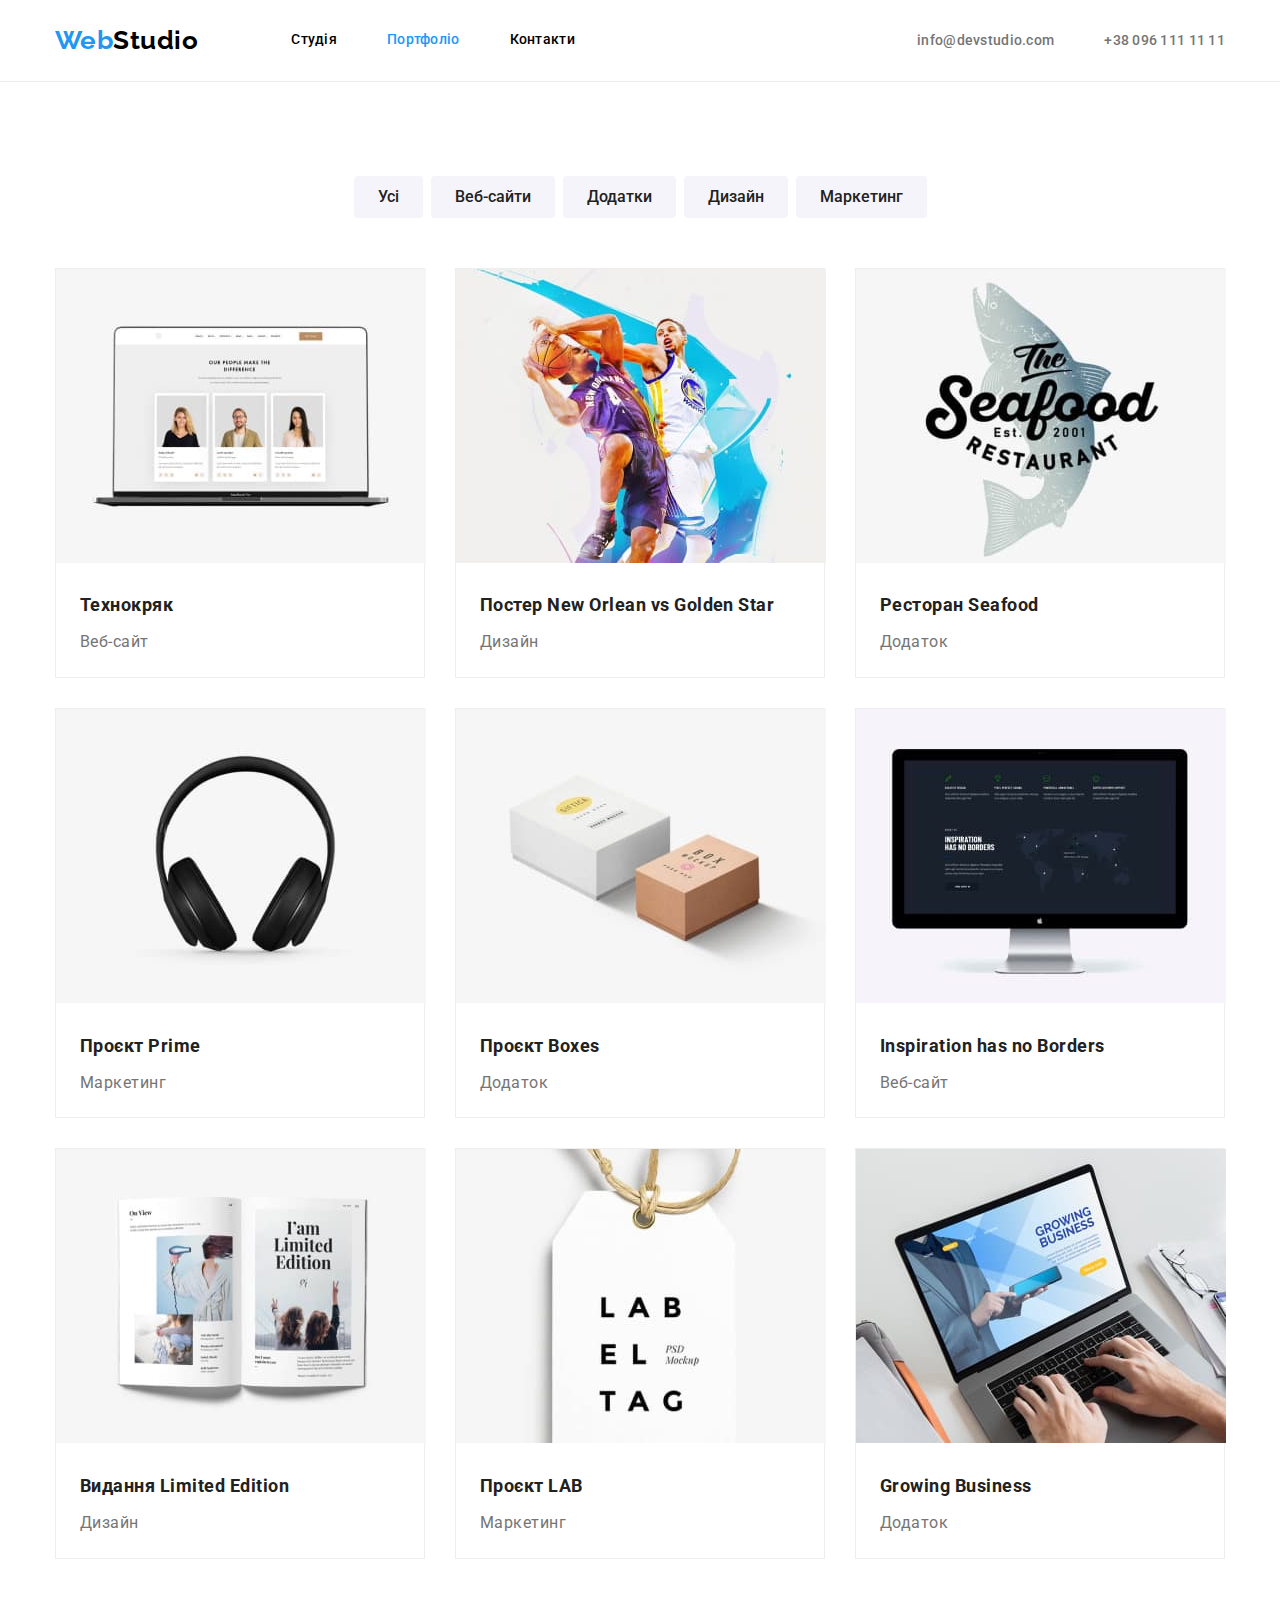
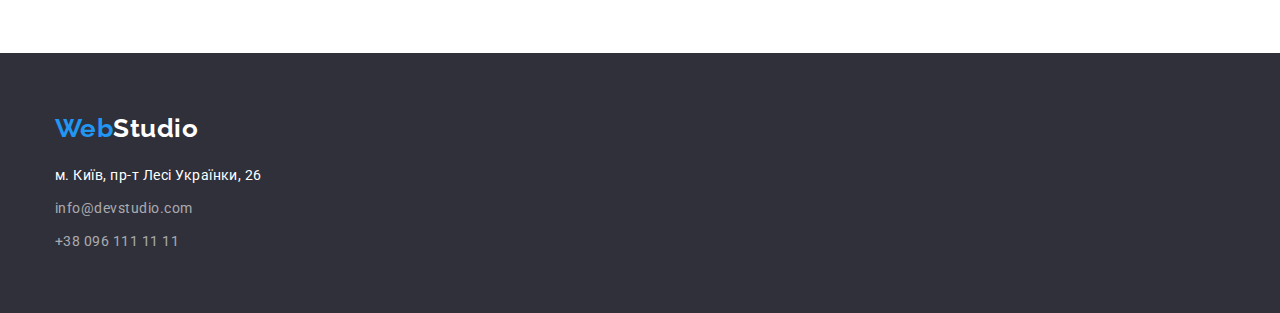
==== portfolio.html @ ede7573f "hw3" ====
<!DOCTYPE html>
<html lang="uk">
  <head>
    <meta charset="UTF-8" />
    <meta http-equiv="X-UA-Compatible" content="IE=edge" />
    <meta name="viewport" content="width=device-width, initial-scale=1.0" />
    <title>Портфоліо</title>
    <link rel="preconnect" href="https://fonts.googleapis.com" />
    <link rel="preconnect" href="https://fonts.gstatic.com" crossorigin />
    <link
      href="https://fonts.googleapis.com/css2?family=Oleo+Script&family=Raleway:wght@700&family=Roboto:wght@400;500;700;900&display=swap"
      rel="stylesheet"
    />
    <link
      rel="stylesheet"
      href="https://cdnjs.cloudflare.com/ajax/libs/modern-normalize/1.0.0/modern-normalize.min.css"
    />
    <link rel="stylesheet" href="./css/style.css" />
  </head>
  <body>
    <header class="page-header">
      <div class="container">
        <nav class="main-nav">
          <a lang="en" href="./index.html" class="logo link"
            >Web<span class="logo-black">Studio</span></a
          >
          <ul class="site-nav">
            <li class="list item"><a href="./index.html" class="link">Студія</a></li>
            <li class="list item">
              <a href="./portfolio.html" class="link current-page">Портфоліо</a>
            </li>
            <li class="list item"><a href="#" class="link">Контакти</a></li>
          </ul>

          <ul class="contacts">
            <li class="list item">
              <a href="mailto:info@devstudio.com" class="link text">info@devstudio.com</a>
            </li>
            <li class="list item">
              <a href="tel:+380961111111" class="link text">+38 096 111 11 11</a>
            </li>
          </ul>
        </nav>
      </div>
    </header>
    <main class="main">
      <section class="section-portfolio portfolio-all">
        <div class="container">
          <!-- <h1></h1> -->
          <ul class="filter-list">
            <li class="list"><button type="button" class="button-filter">Усі</button></li>
            <li class="list"><button type="button" class="button-filter">Веб-сайти</button></li>
            <li class="list"><button type="button" class="button-filter">Додатки</button></li>
            <li class="list"><button type="button" class="button-filter">Дизайн</button></li>
            <li class="list"><button type="button" class="button-filter">Маркетинг</button></li>
          </ul>
        </div>
        <div class="container">
          <ul class="portfolio-item">
            <li class="list">
              <a href="#" class="link">
                <img
                  src="./images/portfolio/technokryak.jpg"
                  alt="Ноутбук з відкритим сайтом"
                  width="370"
                />
                <div class="item-text">
                  <h2>Технокряк</h2>
                  <p>Веб-сайт</p>
                </div>
              </a>
            </li>
            <li class="list">
              <a href="#" class="link">
                <img
                  src="./images/portfolio/poster neworlean.jpg"
                  alt="Баскетболісти стрибають"
                  width="370"
                />
                <div class="item-text">
                  <h2>Постер New Orlean vs Golden Star</h2>
                  <p>Дизайн</p>
                </div>
              </a>
            </li>
            <li class="list">
              <a href="#" class="link">
                <img src="./images/portfolio/seafood.jpg" alt="Логотип ресторану" width="370" />
                <div class="item-text">
                  <h2>Ресторан Seafood</h2>
                  <p>Додаток</p>
                </div>
              </a>
            </li>
            <li class="list">
              <a href="#" class="link">
                <img src="./images/portfolio/projectprime.jpg" alt="Чорні навушники" width="370" />
                <div class="item-text">
                  <h2>Проєкт Prime</h2>
                  <p>Маркетинг</p>
                </div>
              </a>
            </li>
            <li class="list">
              <a href="#" class="link">
                <img
                  src="./images/portfolio/projectboxes.jpg"
                  alt="Дві картонні коробки"
                  width="370"
                />
                <div class="item-text">
                  <h2>Проєкт Boxes</h2>
                  <p>Додаток</p>
                </div>
              </a>
            </li>
            <li class="list">
              <a href="#" class="link">
                <img
                  src="./images/portfolio/inspiration.jpg"
                  alt="Монітор з відкритим сайтом"
                  width="370"
                />
                <div class="item-text">
                  <h2>Inspiration has no Borders</h2>
                  <p>Веб-сайт</p>
                </div>
              </a>
            </li>
            <li class="list">
              <a href="#" class="link">
                <img src="./images/portfolio/limitededition.jpg" alt="Відкрита книга" width="370" />
                <div class="item-text">
                  <h2>Видання Limited Edition</h2>
                  <p>Дизайн</p>
                </div>
              </a>
            </li>
            <li class="list">
              <a href="#" class="link">
                <img src="./images/portfolio/projectlab.jpg" alt="Бірка з логотипом" width="370" />
                <div class="item-text">
                  <h2>Проєкт LAB</h2>
                  <p>Маркетинг</p>
                </div>
              </a>
            </li>
            <li class="list">
              <a href="#" class="link">
                <img
                  src="./images/portfolio/growingbusiness.jpg"
                  alt="Друк на ноутбуці"
                  width="370"
                />
                <div class="item-text">
                  <h2>Growing Business</h2>
                  <p>Додаток</p>
                </div>
              </a>
            </li>
          </ul>
        </div>
      </section>
    </main>
    <footer class="page-footer">
      <div class="container">
        <a lang="en" href="./index.html" class="logo link marginlogo"
          >Web<span class="logo-white">Studio</span></a
        >
        <address>
          <ul class="contacts-footer">
            <li class="list">
              <a href="https://goo.gl/maps/vKTNqKKZV2c1ERoq9" class="link whitetext"
                >м. Київ, пр-т Лесі Українки, 26</a
              >
            </li>
            <li class="list">
              <a href="mailto:info@devstudio.com" class="link text">info@devstudio.com</a>
            </li>
            <li class="list">
              <a href="tel:+380961111111" class="link text last">+38 096 111 11 11</a>
            </li>
          </ul>
        </address>
      </div>
    </footer>
  </body>
</html>
---- css/style.css ----
body {
  background-color: var(--Primary-color-background);
  color: var(--Primary-text-color);
  font-family: Roboto, sans-serif;
  letter-spacing: 0.03em;
}
.link {
  text-decoration: none;
}
.list {
  list-style: none;
}
.container {
  margin-left: auto;
  margin-right: auto;
  padding: 0px 15px;
  width: 1200px;
  /* outline: 2px solid tomato; */
}
h1,
h2,
h3,
ul,
p {
  margin: 0;
  padding: 0;
}
/* Основний колір тексту (заголовки, посилання меню) #212121 */
/* Вторинний колір текту (параграфи, контакти) #757575 */
/* Акцент       #2196F3 */
/* Акцент ховер #188CE8 */
/* Білий текст #FFFFFF */
/* Колір логотиу чорний #000000 */
/* Основний колір фону #F5F5F5 */
/* Вторинний колір фону  #F5F4FA */
/* Фон Hero #2F303A */
/* Колір номеру телефону і мейл внизу  rgba(255, 255, 255, 0.6) */
:root {
  --primary-text-color: #212121;
  --paragraph-text-color: #757575;
  --accent-color: #2196f3;
  --white-text-color: #ffffff;
  --black-color-logo: #000000;
  --primary-color-background: #f5f5f5;
  --secondary-color-background: #f5f4fa;
  --hero-footer-color-background: #2f303a;
  --mail-footer-color: rgba(255, 255, 255, 0.6);
  --accent-hover-color: #188ce8;
}

/* ЛОГО */
.logo {
  color: var(--accent-color);
  font-family: Raleway, sans-serif;
  font-weight: 700;
  font-size: 26px;
  line-height: 1.19;
}

.logo-black {
  color: var(--black-color-logo);
}
/* МЕНЮ */
.main-nav {
  display: flex;
  align-items: center;
}
.page-header {
  border-bottom: 1px solid #ececec;
  padding-top: 25px;
  padding-bottom: 25px;
}
.site-nav .link {
  color: var(--Primary-text-color);
  font-weight: 500;
  font-size: 14px;
  line-height: 1.14;
  letter-spacing: 0.02em;
  display: block;
}
.site-nav {
  display: flex;
  margin-left: 93px;
}
.site-nav .item {
  margin-right: 50px;
}
.site-nav .item:last-child {
  margin-right: 0px;
}
.site-nav .link:hover,
.site-nav .link:focus {
  color: var(--accent-color);
}
/* КОНТАКТИ НАВІГАЦІЯ */

.contacts .text {
  color: var(--paragraph-text-color);

  font-weight: 500;
  font-size: 14px;
  line-height: 1.14;
  letter-spacing: 0.02em;
}

.contacts .link:hover,
.contacts .link:focus {
  color: var(--accent-color);
}

.contacts {
  display: flex;
  margin-left: auto;
}

.contacts .item + .item {
  margin-left: 50px;
}
.link.current-page {
  color: var(--accent-color);
}

/* СЕКЦІЯ ХІРО */
.hero {
  background-color: var(--hero-footer-color-background);
  text-align: center;
  padding-top: 200px;
  padding-bottom: 200px;
}
.hero-title {
  color: var(--white-text-color);
  font-weight: 900;
  font-size: 44px;
  line-height: 1.36;
  letter-spacing: 0.06em;
  text-transform: uppercase;

  margin-bottom: 30px;
}

.button-hero {
  display: inline-block;
  color: var(--white-text-color);
  background-color: var(--accent-color);
  font-weight: 700;
  font-size: 16px;
  line-height: 1.88;
  letter-spacing: 0.06em;
  cursor: pointer;
  font-family: inherit;

  border-radius: 4px;
  border: 1px solid transparent;
  box-shadow: 0px 4px 4px rgba(0, 0, 0, 0.15);
  padding: 10px 32px;
  min-width: 216px;
  height: 50px;
}
.button-hero:hover,
.button-hero:focus {
  background-color: var(--accent-hover-color);
}
.hero-title-button {
  margin-bottom: 200px;
}
/* ПЕРЕВАГИ */
.title-benefits {
  font-weight: 700;
  font-size: 14px;
  line-height: 1.14;
  text-transform: uppercase;

  margin-bottom: 10px;
}
.section-benefits p {
  font-size: 14px;
  line-height: 1.71;
  min-width: 270px;
  min-height: 48px;
}
.section-benefits {
  padding-top: 94px;
  padding-bottom: 94px;
}
/* .section-benefits .list {
  text-align: ; */

.benefits-list {
  display: flex;
  gap: 30px;
}
/* НАПРЯМКИ ДІЯЛЬНОСТІ*/
.section-title {
  font-weight: 700;
  font-size: 36px;
  line-height: 1.17;
  margin-bottom: 50px;
  text-align: center;
}
.directions-list {
  display: flex;
  gap: 30px;
}
.section {
  padding-bottom: 94px;
}
.section img {
  display: block;
}
/* ФОН КОМАНДА */

.section-team .list {
  background-color: var(--secondary-color-background);
  box-shadow: 0px 1px 3px rgba(0, 0, 0, 0.12), 0px 1px 1px rgba(0, 0, 0, 0.14),
    0px 2px 1px rgba(0, 0, 0, 0.2);
  border-radius: 0px 0px 4px 4px;
  text-align: center;
}

.teamtext {
  padding: 30px 50px 30px 50px;
}
.title-name {
  font-weight: 500;
  font-size: 16px;
  line-height: 1.19;
  margin-bottom: 10px;
}
.section-team p {
  font-size: 16px;
  line-height: 1.19;
}
.section-team {
  padding-top: 94px;
  padding-bottom: 94px;
}
.team-list {
  display: flex;
  gap: 30px;
}
.image-team {
  display: block;
}
/* ПАРАГРАФИ */

.main p {
  color: var(--paragraph-text-color);
}

/* КОНТАКТИ ФУТЕР */
.page-footer {
  background-color: var(--hero-footer-color-background);
}
.marginlogo {
  margin-bottom: 20px;
  display: inline-block;
}
.logo-white {
  color: var(--white-text-color);
}
.whitetext {
  color: var(--white-text-color);

  font-size: 14px;
  line-height: 1.71;
  font-style: normal;
  display: inline-block;
  margin-bottom: 9px;
}

.whitetext:hover,
.whitetext:focus {
  color: var(--accent-color);
}
.contacts-footer .text {
  color: rgba(255, 255, 255, 0.6);

  font-size: 14px;
  line-height: 1.71;
  font-style: normal;
  display: inline-block;
  margin-bottom: 9px;
}
.contacts-footer .last {
  margin-bottom: 0px;
}
.contacts-footer .text:hover,
.contacts-footer .text:focus {
  color: var(--accent-color);
}
.page-footer {
  padding-top: 60px;
  padding-bottom: 60px;
}
/* ПОРТФОЛІО СТОРІНКА */
/* КНОПКИ */
.button-filter {
  color: var(--primary-text-color);
  background-color: var(--secondary-color-background);
  cursor: pointer;
  font-weight: 500;
  font-size: 16px;
  line-height: 1.62;
  font-family: inherit;
  padding: 6px 22px;
  border: 2px solid transparent;
  border-radius: 4px;
}
.button-filter:hover,
.button-filter:focus {
  color: var(--primary-text-color);
  border: 2px solid var(--accent-color);
}

.button-filter:active {
  background-color: var(--accent-color);
  color: var(--white-text-color);
}
/* Портфоліо  */

.section-portfolio h2 {
  font-weight: 700;
  font-size: 18px;
  line-height: 2;
  color: var(--primary-text-color);
  margin-bottom: 4px;
}
.section-portfolio p {
  font-size: 16px;
  line-height: 1.87;
}

.filter-list {
  display: flex;
  justify-content: center;
  margin-bottom: 50px;
}

.filter-list .list {
  margin-right: 8px;
}
.filter-list .list:last-child {
  margin-right: 0px;
}
.portfolio-all {
  padding-top: 94px;
  padding-bottom: 94px;
}
.portfolio-item {
  display: flex;
  flex-wrap: wrap;
  gap: 30px;
}

.portfolio-item .list {
  background: #ffffff;
  border: 1px solid #eeeeee;
  width: 370px;
}

.item-text {
  padding-left: 24px;
  padding-top: 20px;
  padding-bottom: 20px;
  padding-right: 24px;
}
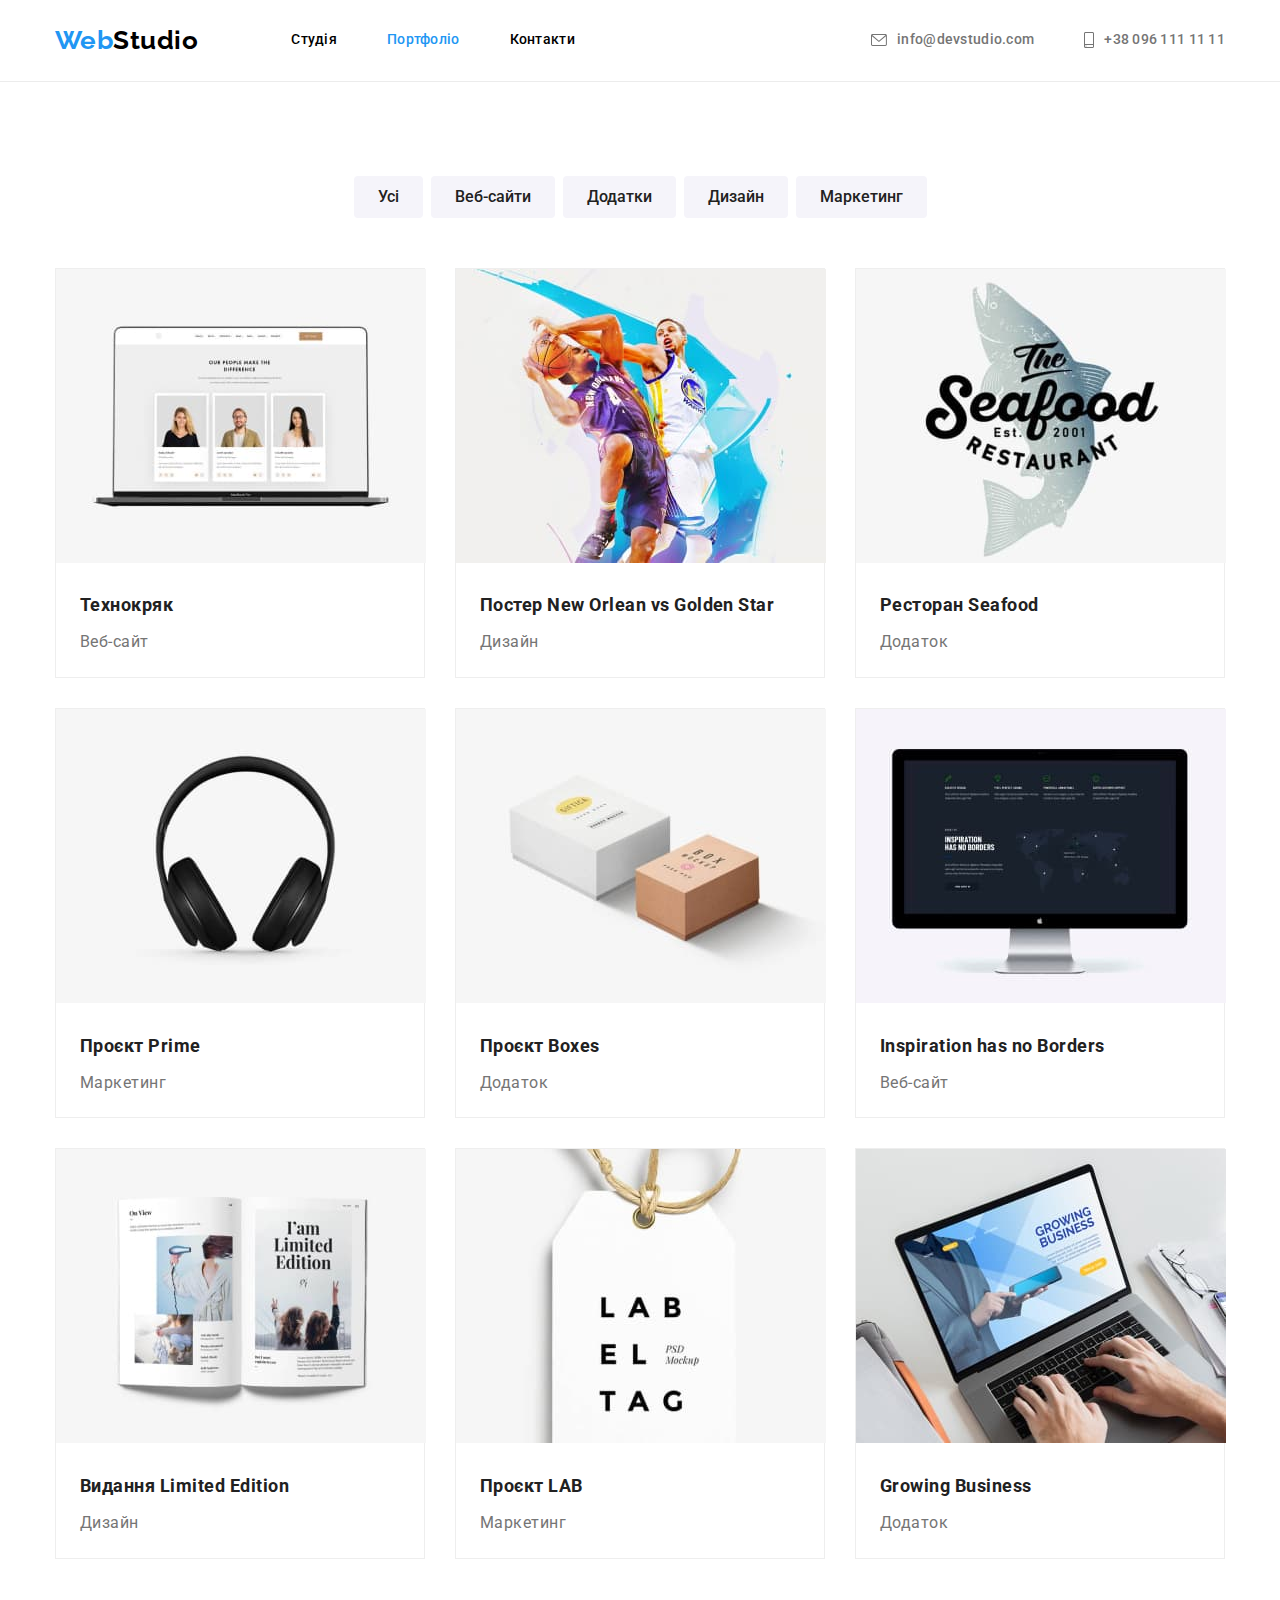
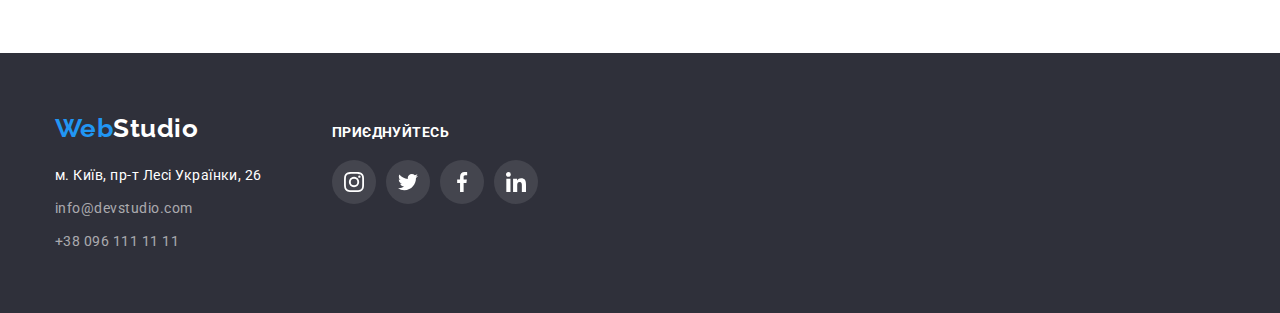
==== commit 3aa36d8b: "final" ====
--- a/portfolio.html
+++ b/portfolio.html
@@ -34,10 +34,19 @@
 
           <ul class="contacts">
             <li class="list item">
-              <a href="mailto:info@devstudio.com" class="link text">info@devstudio.com</a>
+              <a href="mailto:info@devstudio.com" class="link text">
+                <svg class="icon-envelope" width="16" height="12">
+                  <use href="./images/icons-background/icons.svg#icon-envelope"></use>
+                </svg>
+                info@devstudio.com</a
+              >
             </li>
             <li class="list item">
-              <a href="tel:+380961111111" class="link text">+38 096 111 11 11</a>
+              <a href="tel:+380961111111" class="link text">
+                <svg class="icon-smartphone" width="10" height="16">
+                  <use href="./images/icons-background/icons.svg#icon-smartphone"></use></svg
+                >+38 096 111 11 11</a
+              >
             </li>
           </ul>
         </nav>
@@ -164,24 +173,78 @@
     </main>
     <footer class="page-footer">
       <div class="container">
-        <a lang="en" href="./index.html" class="logo link marginlogo"
-          >Web<span class="logo-white">Studio</span></a
-        >
-        <address>
-          <ul class="contacts-footer">
-            <li class="list">
-              <a href="https://goo.gl/maps/vKTNqKKZV2c1ERoq9" class="link whitetext"
-                >м. Київ, пр-т Лесі Українки, 26</a
-              >
-            </li>
-            <li class="list">
-              <a href="mailto:info@devstudio.com" class="link text">info@devstudio.com</a>
-            </li>
-            <li class="list">
-              <a href="tel:+380961111111" class="link text last">+38 096 111 11 11</a>
-            </li>
-          </ul>
-        </address>
+        <div class="parrent-address">
+          <div class="content-address">
+            <a lang="en" href="./index.html" class="logo link marginlogo"
+              >Web<span class="logo-white">Studio</span></a
+            >
+            <address>
+              <ul class="contacts-footer">
+                <li class="list">
+                  <a href="https://goo.gl/maps/vKTNqKKZV2c1ERoq9" class="link whitetext"
+                    >м. Київ, пр-т Лесі Українки, 26</a
+                  >
+                </li>
+                <li class="list">
+                  <a href="mailto:info@devstudio.com" class="link text">info@devstudio.com</a>
+                </li>
+                <li class="list">
+                  <a href="tel:+380961111111" class="link text last">+38 096 111 11 11</a>
+                </li>
+              </ul>
+            </address>
+          </div>
+
+          <div class="social-links-footer">
+            <p>Приєднуйтесь</p>
+            <ul class="network-list-footer">
+              <li class="network-links-footer">
+                <a
+                  href="https:\\www.instagram.com"
+                  target="_blank"
+                  rel="noopener noreferrer nofollow"
+                  class="network-link-footer"
+                >
+                  <svg class="network-item-footer" width="20" height="20">
+                    <use href="./images/icons-background/icons.svg#icon-instagram"></use></svg
+                ></a>
+              </li>
+              <li class="network-links-footer">
+                <a
+                  href="https:\\www.twitter.com"
+                  target="_blank"
+                  rel="noopener noreferrer nofollow"
+                  class="network-link-footer"
+                >
+                  <svg class="network-item-footer" width="20" height="20">
+                    <use href="./images/icons-background/icons.svg#icon-twitter"></use></svg
+                ></a>
+              </li>
+              <li class="network-links-footer">
+                <a
+                  href="https:\\www.facebook.com"
+                  target="_blank"
+                  rel="noopener noreferrer nofollow"
+                  class="network-link-footer"
+                >
+                  <svg class="network-item-footer" width="20" height="20">
+                    <use href="./images/icons-background/icons.svg#icon-facebook"></use></svg
+                ></a>
+              </li>
+              <li class="network-links-footer">
+                <a
+                  href="https:\\www.linkedin.com"
+                  target="_blank"
+                  rel="noopener noreferrer nofollow"
+                  class="network-link-footer"
+                >
+                  <svg class="network-item-footer" width="20" height="20">
+                    <use href="./images/icons-background/icons.svg#icon-linkedin"></use></svg
+                ></a>
+              </li>
+            </ul>
+          </div>
+        </div>
       </div>
     </footer>
   </body>
--- a/css/style.css
+++ b/css/style.css
@@ -46,6 +46,7 @@
   --hero-footer-color-background: #2f303a;
   --mail-footer-color: rgba(255, 255, 255, 0.6);
   --accent-hover-color: #188ce8;
+  --color-icon: #afb1b8;
 }
 
 /* ЛОГО */
@@ -101,18 +102,30 @@
   font-size: 14px;
   line-height: 1.14;
   letter-spacing: 0.02em;
+  fill: var(--paragraph-text-color);
 }
 
 .contacts .link:hover,
 .contacts .link:focus {
   color: var(--accent-color);
+  fill: var(--accent-color);
 }
 
 .contacts {
   display: flex;
   margin-left: auto;
 }
-
+.contacts a {
+  display: flex;
+  align-items: center;
+}
+.icon-envelope {
+  margin-right: 10px;
+}
+
+.icon-smartphone {
+  margin-right: 10px;
+}
 .contacts .item + .item {
   margin-left: 50px;
 }
@@ -126,6 +139,18 @@
   text-align: center;
   padding-top: 200px;
   padding-bottom: 200px;
+
+  max-width: 1600px;
+  height: 600px;
+  margin-left: auto;
+  margin-right: auto;
+
+  background-image: linear-gradient(to right, rgba(47, 48, 58, 0.4), rgba(47, 48, 58, 0.4)),
+    url(../images/icons-background/hero-background.jpg);
+  background-repeat: no-repeat;
+  background-position: center;
+  background-size: cover;
+  background-color: #c4c4c4;
 }
 .hero-title {
   color: var(--white-text-color);
@@ -182,13 +207,22 @@
   padding-top: 94px;
   padding-bottom: 94px;
 }
-/* .section-benefits .list {
-  text-align: ; */
 
 .benefits-list {
   display: flex;
   gap: 30px;
 }
+.icon-item {
+  display: flex;
+  height: 120px;
+  width: 270px;
+  background-color: var(--secondary-color-background);
+  border-radius: 4px;
+  margin-bottom: 30px;
+  align-items: center;
+  justify-content: center;
+}
+
 /* НАПРЯМКИ ДІЯЛЬНОСТІ*/
 .section-title {
   font-weight: 700;
@@ -218,7 +252,7 @@
 }
 
 .teamtext {
-  padding: 30px 50px 30px 50px;
+  padding: 30px 32px 30px 32px;
 }
 .title-name {
   font-weight: 500;
@@ -229,10 +263,12 @@
 .section-team p {
   font-size: 16px;
   line-height: 1.19;
+  margin-bottom: 16px;
 }
 .section-team {
   padding-top: 94px;
   padding-bottom: 94px;
+  background-color: var(--secondary-color-background);
 }
 .team-list {
   display: flex;
@@ -241,15 +277,80 @@
 .image-team {
   display: block;
 }
+/* КОМАНДА СОЦІАЛЬНІ МЕРЕЖІ */
+.network-list {
+  list-style: none;
+}
+.network-list {
+  display: flex;
+  align-items: center;
+  justify-content: space-between;
+}
+.network-item {
+  display: flex;
+  justify-content: center;
+  align-items: center;
+}
+
+.network-link {
+  display: flex;
+  width: 44px;
+  height: 44px;
+  justify-content: center;
+  align-items: center;
+  fill: var(--color-icon);
+}
+
+.network-link:hover,
+.network-link:focus {
+  border-radius: 50%;
+  background-color: #188ce8;
+  fill: var(--white-text-color);
+}
+
 /* ПАРАГРАФИ */
 
 .main p {
   color: var(--paragraph-text-color);
 }
-
+/* НАШІ КЛІЄНТИ */
+.section-clients {
+  display: flex;
+  padding-top: 94px;
+  padding-bottom: 94px;
+}
+.clients-list {
+  display: flex;
+  list-style: none;
+  gap: 30px;
+  justify-content: space-between;
+  justify-content: center;
+  align-items: center;
+}
+.clients-item {
+  display: flex;
+  justify-content: center;
+  align-items: center;
+}
+.clients-link {
+  display: flex;
+  width: 170px;
+  height: 92px;
+  justify-content: center;
+  align-items: center;
+  border: 1px solid #afb1b8;
+  border-radius: 4px;
+  fill: var(--color-icon);
+}
+.clients-link:hover,
+.clients-link:focus {
+  fill: var(--accent-hover-color);
+  border-color: var(--accent-hover-color);
+}
 /* КОНТАКТИ ФУТЕР */
 .page-footer {
   background-color: var(--hero-footer-color-background);
+  display: block;
 }
 .marginlogo {
   margin-bottom: 20px;
@@ -292,6 +393,56 @@
   padding-top: 60px;
   padding-bottom: 60px;
 }
+.parrent-address {
+  display: flex;
+  align-items: baseline;
+}
+/* СОЦІАЛЬНІ МЕРЕЖІ ФУТЕР */
+.content-address {
+  margin-right: 70px;
+}
+.social-links-footer p {
+  color: var(--white-text-color);
+  font-weight: 700;
+  font-size: 14px;
+  line-height: 1.143;
+  letter-spacing: 0.03em;
+  text-transform: uppercase;
+  margin-bottom: 20px;
+}
+
+.network-list-footer {
+  list-style: none;
+}
+.network-list-footer {
+  display: flex;
+  justify-content: space-between;
+  gap: 10px;
+}
+.network-item-footer {
+  display: flex;
+  justify-content: center;
+  align-items: center;
+}
+
+.network-link-footer {
+  display: flex;
+  width: 44px;
+  height: 44px;
+  justify-content: center;
+  align-items: center;
+  border-radius: 50%;
+  background-color: rgba(255, 255, 255, 0.1);
+  fill: var(--white-text-color);
+}
+
+.network-link-footer:hover,
+.network-link-footer:focus {
+  border-radius: 50%;
+  background-color: #188ce8;
+  fill: var(--white-text-color);
+}
+
 /* ПОРТФОЛІО СТОРІНКА */
 /* КНОПКИ */
 .button-filter {
@@ -308,8 +459,10 @@
 }
 .button-filter:hover,
 .button-filter:focus {
-  color: var(--primary-text-color);
-  border: 2px solid var(--accent-color);
+  color: var(--white-text-color);
+  background-color: var(--accent-color);
+  box-shadow: 0px 3px 1px rgba(0, 0, 0, 0.1), 0px 1px 2px rgba(0, 0, 0, 0.08),
+    0px 2px 2px rgba(0, 0, 0, 0.12);
 }
 
 .button-filter:active {
@@ -317,6 +470,11 @@
   color: var(--white-text-color);
 }
 /* Портфоліо  */
+
+}
+.section-portfolio img {
+  display: block;
+}
 
 .section-portfolio h2 {
   font-weight: 700;
@@ -357,7 +515,12 @@
   border: 1px solid #eeeeee;
   width: 370px;
 }
-
+.portfolio-item .list:hover,
+.portfolio-item .list:focus {
+  display: flex;
+  box-shadow: 0px 1px 1px rgba(0, 0, 0, 0.12), 0px 4px 4px rgba(0, 0, 0, 0.06),
+    1px 4px 6px rgba(0, 0, 0, 0.16);
+}
 .item-text {
   padding-left: 24px;
   padding-top: 20px;
